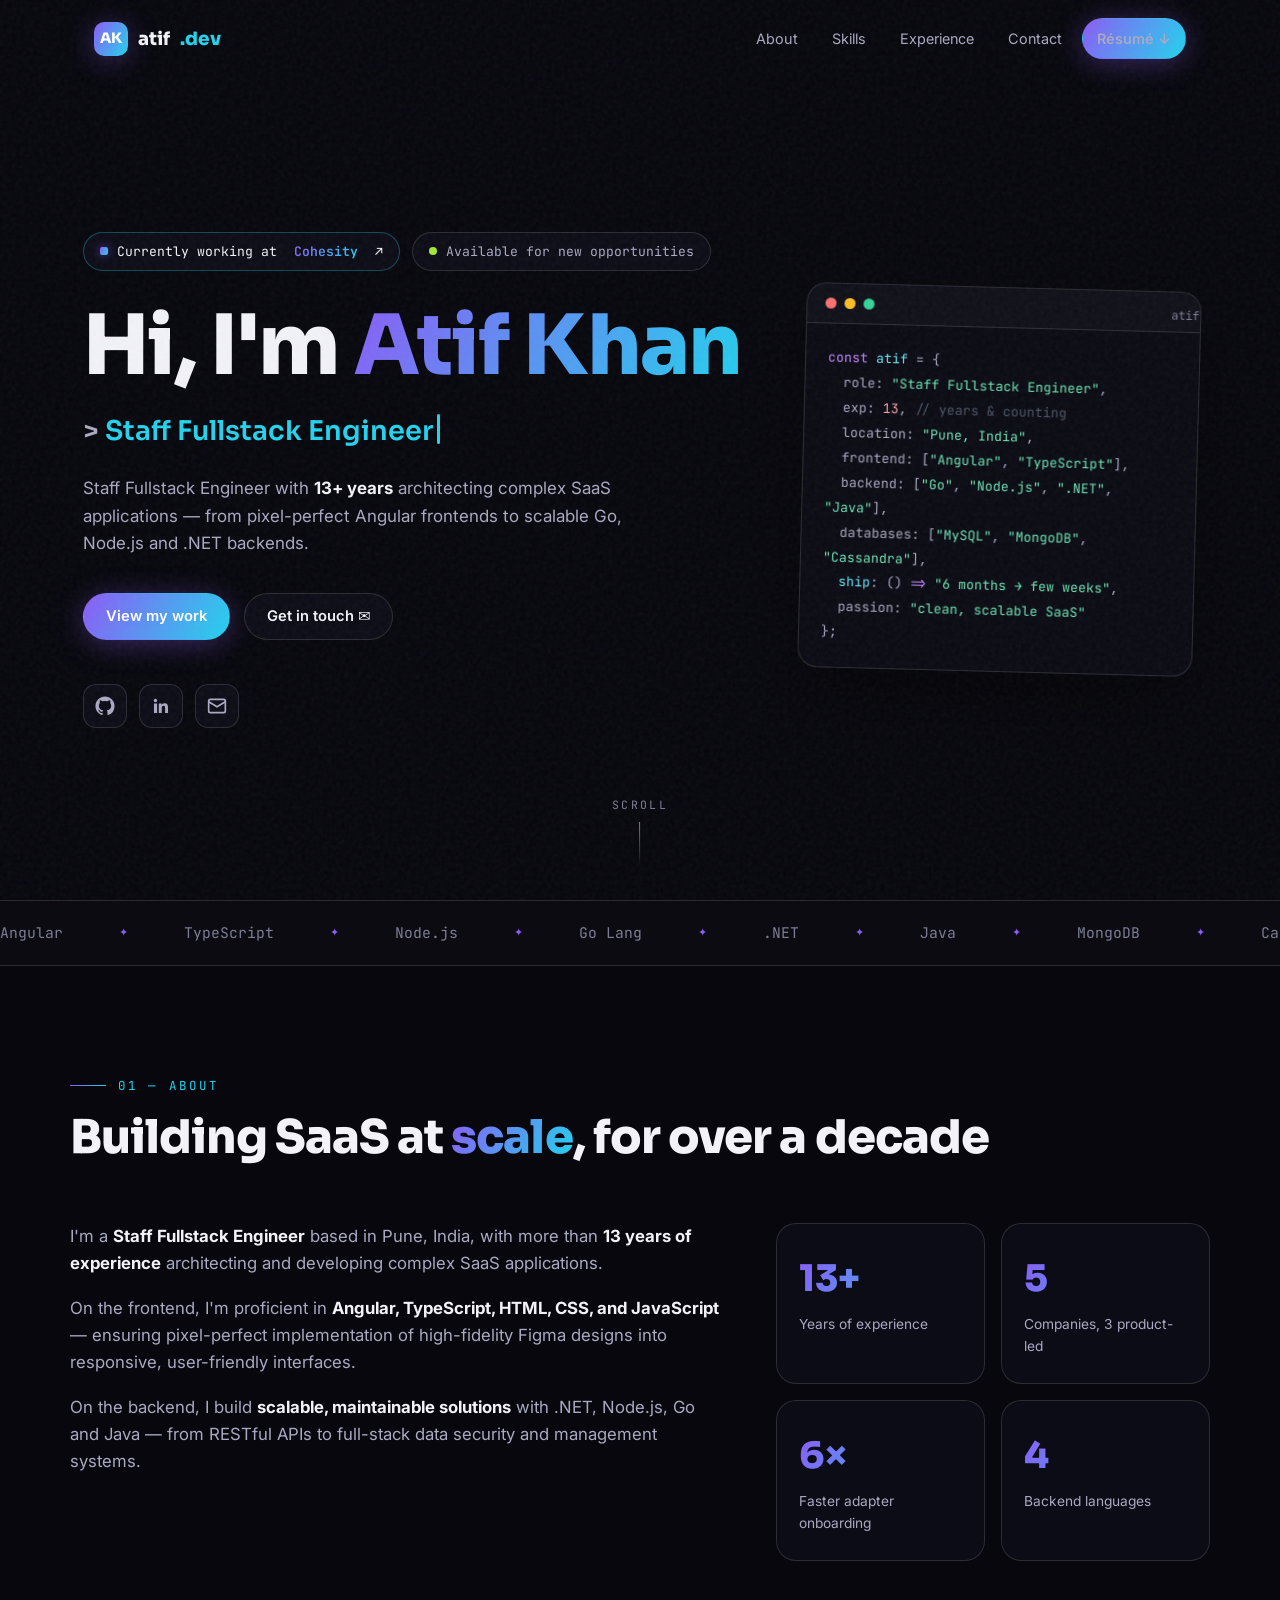
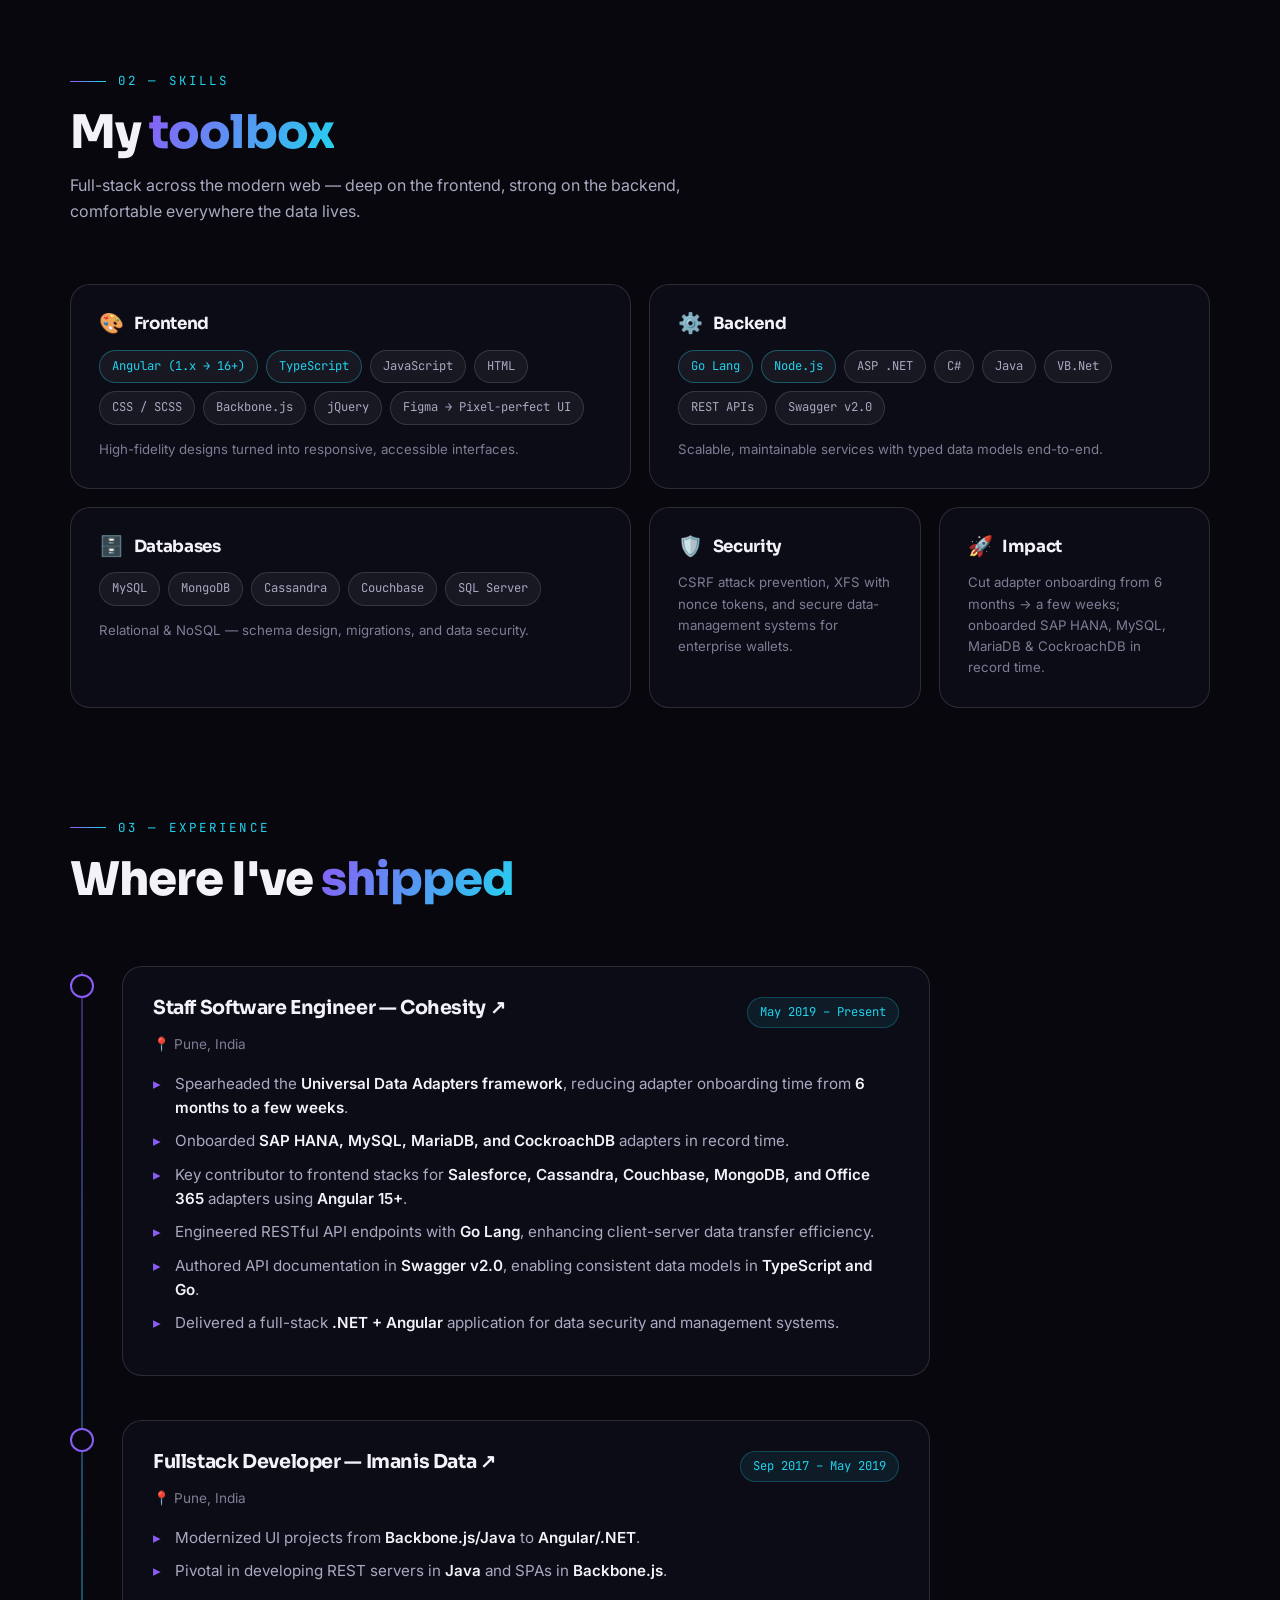
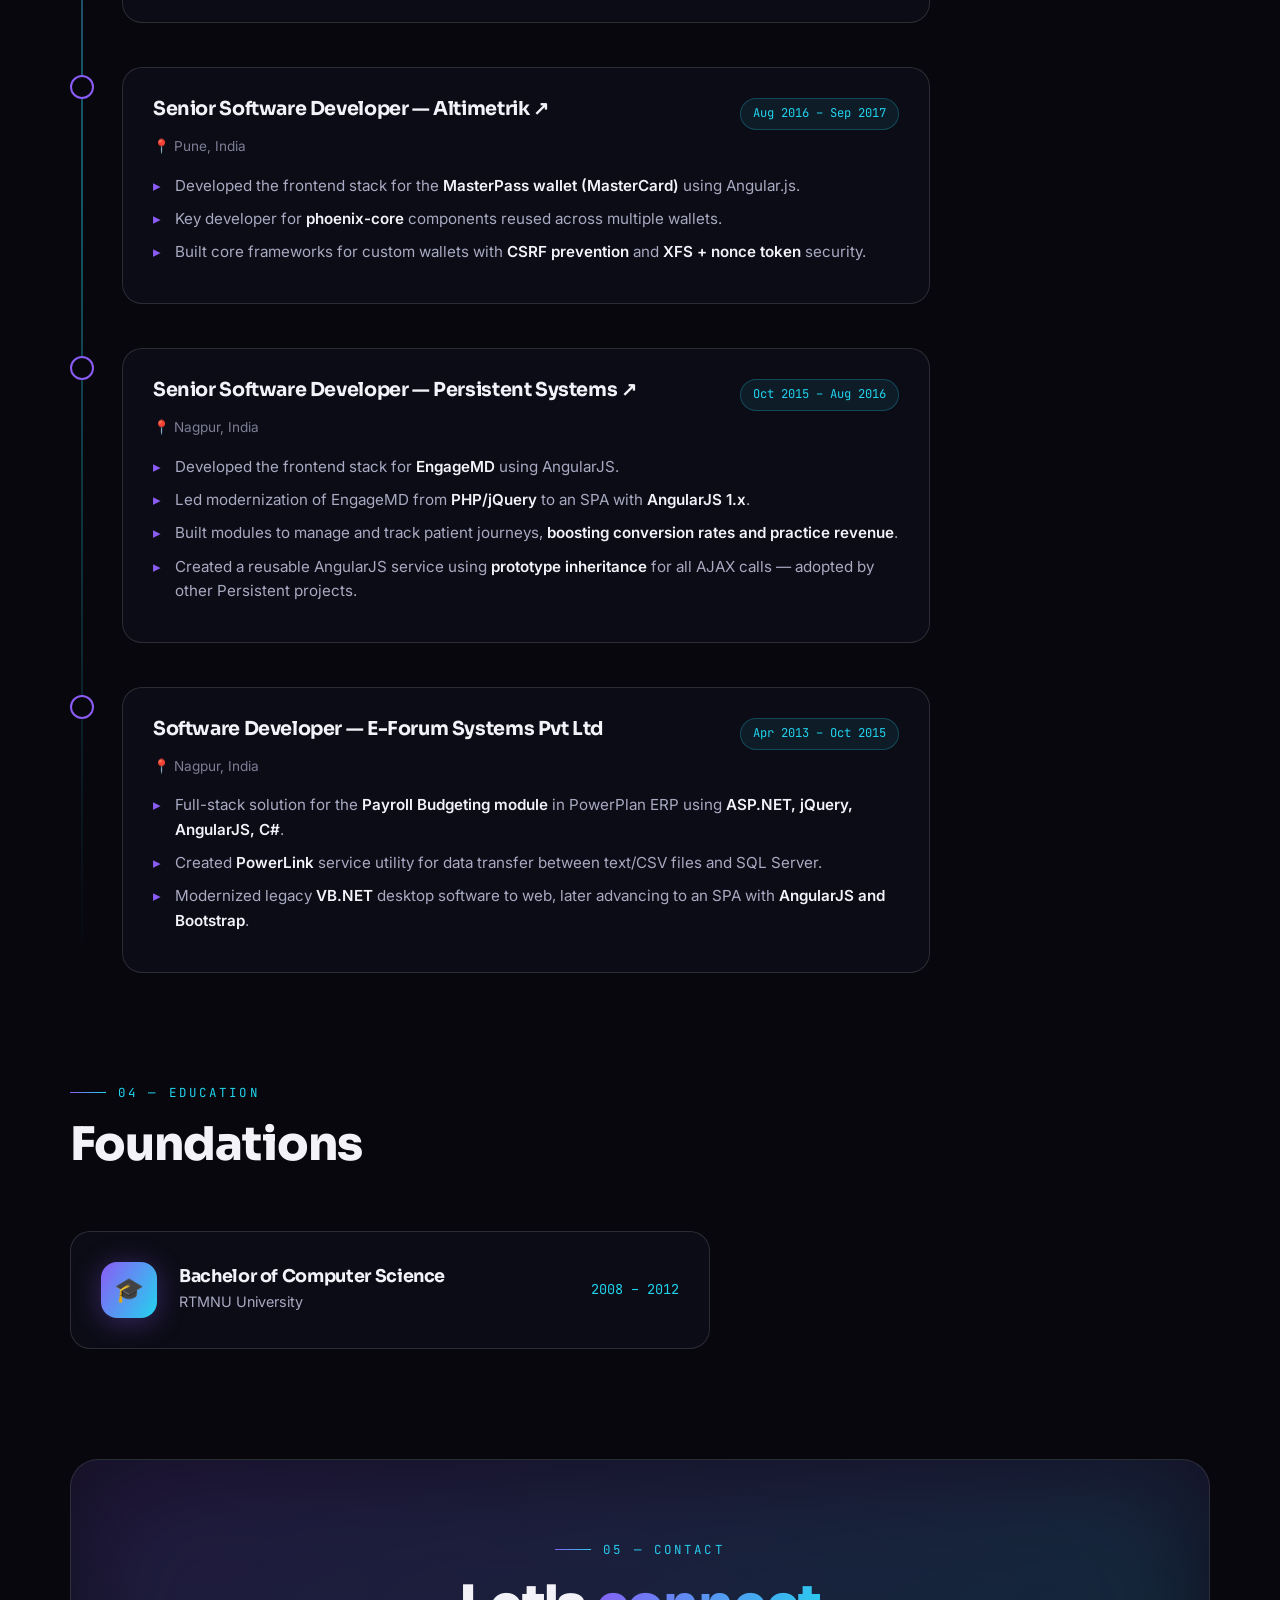
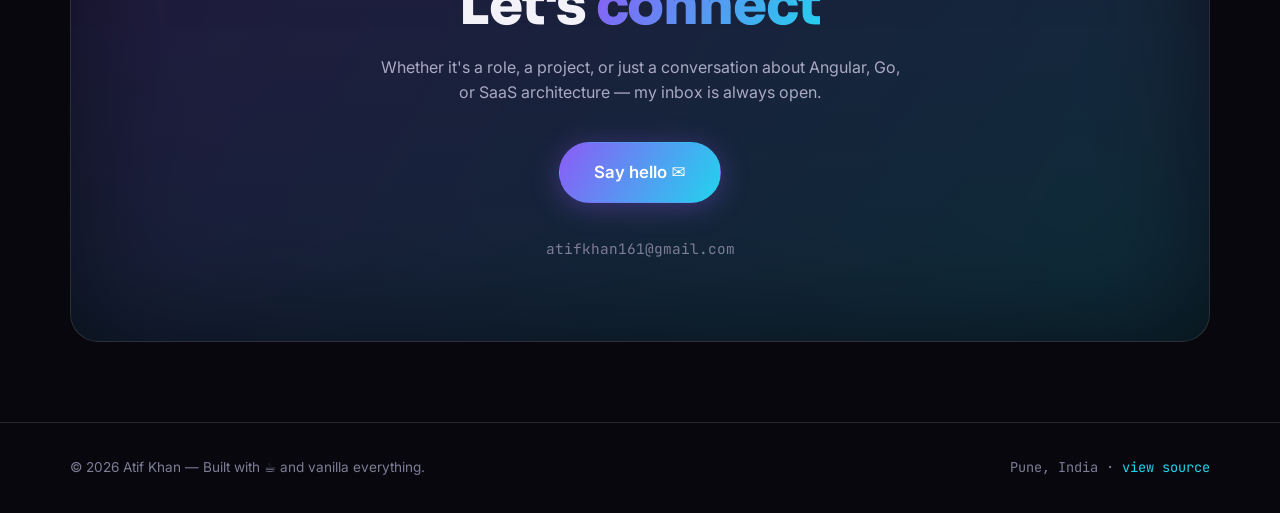
==== index.html @ 0d0c4750 "feat: add personal portfolio website for Atif Khan - Created cv.md for detailed resume and professio" ====
<!DOCTYPE html>
<html lang="en">
<head>
  <meta charset="UTF-8">
  <meta name="viewport" content="width=device-width, initial-scale=1.0">
  <title>Atif Khan — Staff Fullstack Engineer</title>
  <meta name="description" content="Atif Khan — Staff Fullstack Engineer with over a decade of experience architecting complex SaaS applications. Angular, Node.js, Go, .NET.">
  <meta name="theme-color" content="#07070d">
  <link rel="canonical" href="https://atifkhan161.github.io/">
  <link rel="icon" type="image/svg+xml" href="favicon.svg">

  <meta property="og:type" content="website">
  <meta property="og:url" content="https://atifkhan161.github.io/">
  <meta property="og:title" content="Atif Khan — Staff Fullstack Engineer">
  <meta property="og:description" content="Over a decade architecting complex SaaS applications with Angular, Node.js, Go and .NET.">
  <meta property="og:site_name" content="Atif Khan">
  <meta name="twitter:card" content="summary">

  <link rel="preconnect" href="https://fonts.googleapis.com">
  <link rel="preconnect" href="https://fonts.gstatic.com" crossorigin>
  <link href="https://fonts.googleapis.com/css2?family=Sora:wght@400;600;700;800&family=Inter:wght@400;500;600&family=JetBrains+Mono:wght@400;500&display=swap" rel="stylesheet">
  <link rel="stylesheet" href="css/styles.css">

  <script type="application/ld+json">
  {
    "@context": "https://schema.org",
    "@type": "Person",
    "name": "Atif Khan",
    "jobTitle": "Staff Fullstack Engineer",
    "email": "mailto:atifkhan161@gmail.com",
    "url": "https://atifkhan161.github.io/",
    "worksFor": { "@type": "Organization", "name": "Cohesity", "url": "https://www.cohesity.com/" },
    "address": { "@type": "PostalAddress", "addressLocality": "Pune", "addressCountry": "IN" },
    "sameAs": ["https://github.com/atifkhan161", "https://www.linkedin.com/in/atifkhan161/"],
    "knowsAbout": ["Angular", "TypeScript", "Node.js", "Go", ".NET", "Java", "MongoDB", "Cassandra", "SaaS"]
  }
  </script>
</head>
<body>
  <a class="skip-link" href="#main">Skip to content</a>

  <nav id="nav" aria-label="Primary">
    <div class="nav-inner">
      <a href="#top" class="logo" aria-label="Atif Khan — home">
        <span class="mark" aria-hidden="true">AK</span>atif<span style="color:var(--cyan)">.dev</span>
      </a>
      <ul class="nav-links">
        <li><a href="#about">About</a></li>
        <li><a href="#skills">Skills</a></li>
        <li><a href="#experience">Experience</a></li>
        <li><a href="#contact">Contact</a></li>
        <li><a href="cv.md" class="btn btn-grad nav-cta">Résumé ↓</a></li>
      </ul>
      <button class="burger" id="burger" aria-label="Toggle navigation menu">
        <svg viewBox="0 0 24 24" fill="none" stroke="currentColor" stroke-width="2" aria-hidden="true"><path d="M4 7h16M4 12h16M4 17h16"/></svg>
      </button>
    </div>
  </nav>
  <div class="mobile-menu" id="mobileMenu">
    <a href="#about">About</a>
    <a href="#skills">Skills</a>
    <a href="#experience">Experience</a>
    <a href="#contact">Contact</a>
    <a href="cv.md">Résumé</a>
  </div>

  <header class="hero" id="top">
    <div class="wrap hero-grid">
      <div>
        <div class="badge-row reveal">
          <a class="badge work" href="https://www.cohesity.com/" target="_blank" rel="noopener">
            <span class="sq" aria-hidden="true"></span>Currently working at&nbsp;<span class="co">Cohesity</span>&nbsp;↗
          </a>
          <div class="badge"><span class="dot" aria-hidden="true"></span>Available for new opportunities</div>
        </div>

        <h1 class="reveal" data-d="1">Hi, I'm <span class="gradient-text">Atif Khan</span></h1>

        <div class="typeline reveal" data-d="2">&gt; <span class="typed" id="typed"></span><span class="caret" aria-hidden="true"></span></div>

        <p class="lede reveal" data-d="2">
          Staff Fullstack Engineer with <strong><span id="expYears">13</span>+ years</strong> architecting
          complex SaaS applications — from pixel-perfect Angular frontends to scalable
          Go, Node.js and .NET backends.
        </p>

        <div class="hero-ctas reveal" data-d="3">
          <a href="#experience" class="btn btn-grad">View my work</a>
          <a href="mailto:atifkhan161@gmail.com" class="btn btn-ghost">Get in touch ✉</a>
        </div>

        <div class="socials reveal" data-d="3">
          <a href="https://github.com/atifkhan161" target="_blank" rel="noopener" aria-label="GitHub profile">
            <svg viewBox="0 0 24 24" fill="currentColor" aria-hidden="true"><path d="M12 .5C5.65.5.5 5.65.5 12c0 5.08 3.29 9.39 7.86 10.91.58.11.79-.25.79-.55v-2.17c-3.2.7-3.87-1.36-3.87-1.36-.52-1.33-1.28-1.69-1.28-1.69-1.04-.71.08-.7.08-.7 1.15.08 1.76 1.19 1.76 1.19 1.03 1.75 2.69 1.25 3.34.95.1-.74.4-1.25.72-1.54-2.55-.29-5.23-1.28-5.23-5.68 0-1.26.45-2.28 1.19-3.09-.12-.29-.52-1.46.11-3.05 0 0 .97-.31 3.18 1.18a11.1 11.1 0 0 1 5.78 0c2.21-1.49 3.18-1.18 3.18-1.18.63 1.59.23 2.76.11 3.05.74.81 1.19 1.83 1.19 3.09 0 4.41-2.69 5.38-5.25 5.67.41.35.77 1.05.77 2.12v3.15c0 .3.21.67.8.55A11.5 11.5 0 0 0 23.5 12C23.5 5.65 18.35.5 12 .5z"/></svg>
          </a>
          <a href="https://www.linkedin.com/in/atifkhan161/" target="_blank" rel="noopener" aria-label="LinkedIn profile">
            <svg viewBox="0 0 24 24" fill="currentColor" aria-hidden="true"><path d="M20.45 20.45h-3.55v-5.57c0-1.33-.03-3.04-1.85-3.04-1.86 0-2.14 1.45-2.14 2.94v5.67H9.35V9h3.41v1.56h.05c.47-.9 1.63-1.85 3.36-1.85 3.6 0 4.27 2.37 4.27 5.45v6.29zM5.34 7.43a2.06 2.06 0 1 1 0-4.12 2.06 2.06 0 0 1 0 4.12zM7.12 20.45H3.56V9h3.78v11.45z"/></svg>
          </a>
          <a href="mailto:atifkhan161@gmail.com" aria-label="Email Atif Khan">
            <svg viewBox="0 0 24 24" fill="none" stroke="currentColor" stroke-width="2" aria-hidden="true"><rect x="2" y="4" width="20" height="16" rx="2"/><path d="m22 7-10 6L2 7"/></svg>
          </a>
        </div>
      </div>

      <div class="reveal" data-d="3">
        <div class="code-card">
          <div class="code-head">
            <span class="r" aria-hidden="true"></span><span class="y" aria-hidden="true"></span><span class="g" aria-hidden="true"></span>
            <span class="file">atif.config.ts</span>
          </div>
          <div class="code-body"><span class="k">const</span> <span class="f">atif</span> = {<br>
&nbsp;&nbsp;role: <span class="s">"Staff Fullstack Engineer"</span>,<br>
&nbsp;&nbsp;exp: <span class="n" id="codeYears">13</span>, <span class="c">// years &amp; counting</span><br>
&nbsp;&nbsp;location: <span class="s">"Pune, India"</span>,<br>
&nbsp;&nbsp;frontend: [<span class="s">"Angular"</span>, <span class="s">"TypeScript"</span>],<br>
&nbsp;&nbsp;backend: [<span class="s">"Go"</span>, <span class="s">"Node.js"</span>, <span class="s">".NET"</span>, <span class="s">"Java"</span>],<br>
&nbsp;&nbsp;databases: [<span class="s">"MySQL"</span>, <span class="s">"MongoDB"</span>, <span class="s">"Cassandra"</span>],<br>
&nbsp;&nbsp;<span class="f">ship</span>: () <span class="k">=&gt;</span> <span class="s">"6 months → few weeks"</span>,<br>
&nbsp;&nbsp;passion: <span class="s">"clean, scalable SaaS"</span><br>
};
          </div>
        </div>
      </div>
    </div>
    <div class="scroll-hint" aria-hidden="true">scroll</div>
  </header>

  <div class="marquee">
    <div class="marquee-track" id="marqueeTrack"></div>
  </div>

  <main id="main">
    <section id="about" aria-labelledby="aboutTitle">
      <div class="wrap">
        <div class="sec-head reveal">
          <div class="sec-tag">01 — About</div>
          <h2 id="aboutTitle">Building SaaS at <span class="gradient-text">scale</span>, for over a decade</h2>
        </div>
        <div class="about-grid">
          <div class="about-text reveal">
            <p>I'm a <strong>Staff Fullstack Engineer</strong> based in Pune, India, with more than <strong><span id="expYearsAbout">13</span> years of experience</strong> architecting and developing complex SaaS applications.</p>
            <p>On the frontend, I'm proficient in <strong>Angular, TypeScript, HTML, CSS, and JavaScript</strong> — ensuring pixel-perfect implementation of high-fidelity Figma designs into responsive, user-friendly interfaces.</p>
            <p>On the backend, I build <strong>scalable, maintainable solutions</strong> with .NET, Node.js, Go and Java — from RESTful APIs to full-stack data security and management systems.</p>
          </div>
          <div class="stats" id="statsGrid"></div>
        </div>
      </div>
    </section>

    <section id="skills" aria-labelledby="skillsTitle">
      <div class="wrap">
        <div class="sec-head reveal">
          <div class="sec-tag">02 — Skills</div>
          <h2 id="skillsTitle">My <span class="gradient-text">toolbox</span></h2>
          <p>Full-stack across the modern web — deep on the frontend, strong on the backend, comfortable everywhere the data lives.</p>
        </div>
        <div class="bento" id="bentoGrid"></div>
      </div>
    </section>

    <section id="experience" aria-labelledby="expTitle">
      <div class="wrap">
        <div class="sec-head reveal">
          <div class="sec-tag">03 — Experience</div>
          <h2 id="expTitle">Where I've <span class="gradient-text">shipped</span></h2>
        </div>
        <div class="timeline" id="timeline"></div>
      </div>
    </section>

    <section id="education" aria-labelledby="eduTitle">
      <div class="wrap">
        <div class="sec-head reveal">
          <div class="sec-tag">04 — Education</div>
          <h2 id="eduTitle">Foundations</h2>
        </div>
        <div class="edu-card reveal">
          <div class="edu-ico" aria-hidden="true">🎓</div>
          <div>
            <h3>Bachelor of Computer Science</h3>
            <p>RTMNU University</p>
          </div>
          <div class="yr"><time datetime="2008">2008</time> – <time datetime="2012">2012</time></div>
        </div>
      </div>
    </section>

    <section id="contact" class="contact" aria-labelledby="contactTitle">
      <div class="wrap">
        <div class="contact-box reveal">
          <div class="sec-tag sec-tag--center">05 — Contact</div>
          <h2 id="contactTitle">Let's <span class="gradient-text">connect</span></h2>
          <p>Whether it's a role, a project, or just a conversation about Angular, Go, or SaaS architecture — my inbox is always open.</p>
          <div class="contact-email">
            <a href="mailto:atifkhan161@gmail.com" class="btn btn-grad mail-btn">Say hello ✉</a>
          </div>
          <div><a href="mailto:atifkhan161@gmail.com" class="big-mail">atifkhan161@gmail.com</a></div>
        </div>
      </div>
    </section>
  </main>

  <footer>
    <div class="foot-inner">
      <div>© <span id="currentYear">2026</span> Atif Khan — Built with ☕ and vanilla everything.</div>
      <div class="mono">Pune, India · <a href="https://github.com/atifkhan161/atifkhan161.github.io">view source</a></div>
    </div>
  </footer>

  <script src="data/profile.js" defer></script>
  <script src="js/main.js" defer></script>
</body>
</html>
---- css/styles.css ----
/* ==========================================================================
   Atif Khan — Portfolio stylesheet
   1. Design tokens
   2. Base & reset
   3. Accessibility utilities (skip link, focus, reveal)
   4. Components: nav / hero / badges / code card / marquee
   5. Components: stats / bento / timeline / education / contact / footer
   6. Motion preferences & responsive
   ========================================================================== */

/* ---------- 1. Design tokens ---------- */
:root {
  /* palette */
  --bg: #07070d;
  --bg-2: #0c0c16;
  --surface: rgba(17, 17, 30, .62);
  --surface-2: rgba(24, 24, 40, .78);
  --border: rgba(255, 255, 255, .13);
  --border-strong: rgba(255, 255, 255, .25);
  --text: #f2f2f8;
  --muted: #a9a9c2;
  --faint: #7d7d96;
  --violet: #8b5cf6;
  --cyan: #22d3ee;
  --lime: #a3e635;
  --grad: linear-gradient(120deg, var(--violet), var(--cyan));

  /* derived effects */
  --glow-accent: 0 4px 28px rgba(139, 92, 246, .35);
  --glow-accent-strong: 0 8px 36px rgba(34, 211, 238, .4);

  /* geometry */
  --radius: 20px;
  --max: 1140px;
  --section-y: 110px;
  --gutter: 24px;
  --ease: cubic-bezier(.22, 1, .36, 1);

  /* stacking order (documented scale) */
  --z-menu: 99;
  --z-nav: 100;
  --z-grain: 200;

  /* typography */
  --font-display: "Sora", sans-serif;
  --font-body: "Inter", system-ui, sans-serif;
  --font-mono: "JetBrains Mono", monospace;
}

/* ---------- 2. Base & reset ---------- */
*, *::before, *::after { margin: 0; padding: 0; box-sizing: border-box; }

html { scroll-behavior: smooth; }

body {
  background: var(--bg);
  color: var(--text);
  font-family: var(--font-body);
  line-height: 1.6;
  overflow-x: hidden;
  -webkit-font-smoothing: antialiased;
}

::selection { background: rgba(139, 92, 246, .4); color: #fff; }

h1, h2, h3 { font-family: var(--font-display); line-height: 1.12; letter-spacing: -.02em; }

a { color: inherit; text-decoration: none; }

img { max-width: 100%; display: block; }

main > section {
  position: relative;
  padding: var(--section-y) var(--gutter);
}

main > section + section { padding-top: 0; }

.wrap { max-width: var(--max); margin: 0 auto; position: relative; z-index: 2; }

/* film-grain texture above all content — zero network requests (inline SVG) */
body::after {
  content: "";
  position: fixed;
  inset: 0;
  z-index: var(--z-grain);
  pointer-events: none;
  opacity: .05;
  background-image: url("data:image/svg+xml,%3Csvg viewBox='0 0 256 256' xmlns='http://www.w3.org/2000/svg'%3E%3Cfilter id='n'%3E%3CfeTurbulence type='fractalNoise' baseFrequency='0.8' numOctaves='3' stitchTiles='stitch'/%3E%3C/filter%3E%3Crect width='100%25' height='100%25' filter='url(%23n)'/%3E%3C/svg%3E");
}

/* ---------- 3. Accessibility utilities ---------- */
.skip-link {
  position: fixed;
  top: -100px;
  left: 16px;
  z-index: calc(var(--z-nav) + 10);
  background: var(--grad);
  color: #fff;
  padding: 10px 18px;
  border-radius: 0 0 12px 12px;
  font-weight: 600;
  transition: top .3s var(--ease);
}
.skip-link:focus { top: 0; }

:focus-visible {
  outline: 2px solid var(--cyan);
  outline-offset: 3px;
  border-radius: 4px;
}

.reveal { opacity: 0; transform: translateY(34px); transition: opacity .8s var(--ease), transform .8s var(--ease); }
.reveal.in { opacity: 1; transform: none; }
.reveal[data-d="1"] { transition-delay: .1s; }
.reveal[data-d="2"] { transition-delay: .2s; }
.reveal[data-d="3"] { transition-delay: .3s; }
.reveal[data-d="4"] { transition-delay: .4s; }


/* ---------- 4. Components: nav ---------- */
nav {
  position: fixed;
  top: 0; left: 0; right: 0;
  z-index: var(--z-nav);
  border-bottom: 1px solid transparent;
  transition: background .4s, border-color .4s;
}
nav.scrolled {
  background: rgba(7, 7, 13, .72);
  -webkit-backdrop-filter: blur(18px);
  backdrop-filter: blur(18px);
  border-color: var(--border);
}
.nav-inner {
  max-width: var(--max);
  margin: 0 auto;
  padding: 18px var(--gutter);
  display: flex;
  align-items: center;
  justify-content: space-between;
}
.logo { font-family: var(--font-display); font-weight: 800; font-size: 1.15rem; display: flex; align-items: center; gap: 10px; }
.logo .mark {
  width: 34px; height: 34px;
  border-radius: 10px;
  background: var(--grad);
  display: grid; place-items: center;
  color: #fff; font-size: .9rem;
  box-shadow: var(--glow-accent);
}
.nav-links { display: flex; gap: 6px; align-items: center; list-style: none; }
.nav-links a { padding: 8px 14px; border-radius: 99px; font-size: .9rem; color: var(--muted); transition: .25s; }
.nav-links a:hover { color: var(--text); background: var(--surface-2); }

.btn {
  display: inline-flex;
  align-items: center;
  gap: 8px;
  padding: 11px 22px;
  border-radius: 99px;
  font-weight: 600;
  font-size: .92rem;
  border: 1px solid transparent;
  cursor: pointer;
  transition: .3s var(--ease);
}
.btn-grad { background: var(--grad); color: #fff; box-shadow: var(--glow-accent); }
.btn-grad:hover { transform: translateY(-2px); box-shadow: var(--glow-accent-strong); }
.btn-ghost { border-color: var(--border); color: var(--text); background: var(--surface); }
.btn-ghost:hover { border-color: var(--border-strong); transform: translateY(-2px); }
.nav-cta { padding: 9px 18px; font-size: .85rem; }

.burger { display: none; background: none; border: none; color: var(--text); cursor: pointer; padding: 6px; }
.burger svg { width: 26px; height: 26px; }

.mobile-menu {
  position: fixed;
  inset: 0;
  z-index: var(--z-menu);
  background: rgba(7, 7, 13, .96);
  -webkit-backdrop-filter: blur(18px);
  backdrop-filter: blur(18px);
  display: flex;
  flex-direction: column;
  align-items: center;
  justify-content: center;
  gap: 8px;
  opacity: 0;
  pointer-events: none;
  transition: opacity .35s;
}
.mobile-menu.open { opacity: 1; pointer-events: auto; }
.mobile-menu a { font-family: var(--font-display); font-size: 1.7rem; font-weight: 700; padding: 12px; color: var(--muted); }
.mobile-menu a:hover { color: var(--text); }

/* ---------- 4. Components: hero ---------- */
.hero {
  min-height: 100svh;
  display: flex;
  align-items: center;
  padding: 150px var(--gutter) 90px;
}
.hero-grid { display: grid; grid-template-columns: 1.25fr .75fr; gap: 60px; align-items: center; }

.badge-row { display: flex; flex-wrap: wrap; align-items: center; gap: 12px; margin-bottom: 28px; }
.badge {
  display: inline-flex;
  align-items: center;
  gap: 9px;
  padding: 8px 16px;
  border-radius: 99px;
  background: var(--surface);
  -webkit-backdrop-filter: blur(12px);
  backdrop-filter: blur(12px);
  border: 1px solid var(--border);
  font-size: .82rem;
  font-family: var(--font-mono);
  color: var(--muted);
  transition: .3s;
}
.badge.work { color: var(--text); border-color: rgba(34, 211, 238, .3); }
.badge.work:hover { border-color: rgba(34, 211, 238, .6); transform: translateY(-2px); box-shadow: 0 6px 20px rgba(34, 211, 238, .18); }
.badge.work .co { background: var(--grad); -webkit-background-clip: text; background-clip: text; color: transparent; font-weight: 600; }
.dot {
  width: 8px; height: 8px;
  border-radius: 50%;
  background: var(--lime);
  box-shadow: 0 0 0 0 rgba(163, 230, 53, .6);
  animation: pulse 2s infinite;
}
.sq {
  width: 8px; height: 8px;
  border-radius: 2px;
  background: var(--grad);
  box-shadow: 0 0 10px rgba(139, 92, 246, .6);
  flex-shrink: 0;
}
@keyframes pulse {
  70% { box-shadow: 0 0 0 9px rgba(163, 230, 53, 0); }
  100% { box-shadow: 0 0 0 0 rgba(163, 230, 53, 0); }
}

.hero h1 { font-size: clamp(2.9rem, 7vw, 5.2rem); font-weight: 800; margin-bottom: 10px; }
.gradient-text { background: var(--grad); -webkit-background-clip: text; background-clip: text; color: transparent; }

.typeline {
  font-family: var(--font-display);
  font-size: clamp(1.15rem, 2.6vw, 1.7rem);
  font-weight: 600;
  color: var(--muted);
  min-height: 1.6em;
  margin: 18px 0 22px;
}
.typeline .typed { color: var(--cyan); }
.caret {
  display: inline-block;
  width: 3px; height: 1.1em;
  background: var(--cyan);
  border-radius: 2px;
  vertical-align: -.15em;
  margin-left: 4px;
  animation: blink 1s steps(1) infinite;
}
@keyframes blink { 50% { opacity: 0; } }

.hero p.lede { max-width: 560px; color: var(--muted); font-size: 1.06rem; margin-bottom: 36px; }
.hero p.lede strong { color: var(--text); }
.hero-ctas { display: flex; flex-wrap: wrap; gap: 14px; margin-bottom: 44px; }
.socials { display: flex; gap: 12px; }
.socials a {
  width: 44px; height: 44px;
  border-radius: 13px;
  display: grid; place-items: center;
  background: var(--surface);
  border: 1px solid var(--border);
  color: var(--muted);
  transition: .3s var(--ease);
}
.socials a:hover { color: #fff; border-color: rgba(139, 92, 246, .6); transform: translateY(-3px); box-shadow: 0 8px 24px rgba(139, 92, 246, .3); }
.socials svg { width: 20px; height: 20px; }


/* ---------- 4. Components: code card / marquee ---------- */
.code-card {
  background: rgba(12, 12, 22, .75);
  -webkit-backdrop-filter: blur(12px);
  backdrop-filter: blur(12px);
  border: 1px solid var(--border);
  border-radius: var(--radius);
  overflow: hidden;
  box-shadow: 0 30px 80px rgba(0, 0, 0, .5);
  transform: rotate(1.5deg);
  transition: .5s var(--ease);
}
.code-card:hover { transform: rotate(0deg) translateY(-4px); }
.code-head {
  display: flex;
  align-items: center;
  gap: 8px;
  padding: 14px 18px;
  border-bottom: 1px solid var(--border);
  background: rgba(255, 255, 255, .02);
}
.code-head span { width: 11px; height: 11px; border-radius: 50%; }
.code-head .r { background: #f87171; }
.code-head .y { background: #fbbf24; }
.code-head .g { background: #34d399; }
.code-head .file { margin-left: auto; font-family: var(--font-mono); font-size: .75rem; color: var(--faint); }
.code-body {
  padding: 22px;
  font-family: var(--font-mono);
  font-size: .82rem;
  line-height: 1.9;
  color: var(--muted);
}
.code-body .k { color: #c084fc; }
.code-body .s { color: #6ee7b7; }
.code-body .f { color: #67e8f9; }
.code-body .c { color: #4b5563; }
.code-body .n { color: #fda4af; }

.scroll-hint {
  position: absolute;
  bottom: 34px;
  left: 50%;
  transform: translateX(-50%);
  color: var(--faint);
  font-size: .72rem;
  letter-spacing: .2em;
  text-transform: uppercase;
  font-family: var(--font-mono);
  display: flex;
  flex-direction: column;
  align-items: center;
  gap: 8px;
}
.scroll-hint::after {
  content: "";
  width: 1px; height: 44px;
  background: linear-gradient(var(--faint), transparent);
  animation: fall 1.8s infinite;
}
@keyframes fall {
  0% { transform: scaleY(0); transform-origin: top; }
  50% { transform: scaleY(1); transform-origin: top; }
  51% { transform-origin: bottom; }
  100% { transform: scaleY(0); transform-origin: bottom; }
}

.marquee {
  position: relative;
  z-index: 2;
  border-top: 1px solid var(--border);
  border-bottom: 1px solid var(--border);
  padding: 20px 0;
  overflow: hidden;
  background: rgba(255, 255, 255, .015);
}
.marquee-track { display: flex; gap: 56px; width: max-content; animation: scroll-x 30s linear infinite; }
.marquee:hover .marquee-track { animation-play-state: paused; }
@keyframes scroll-x { to { transform: translateX(-50%); } }
.marquee-track span {
  font-family: var(--font-mono);
  font-size: .92rem;
  color: var(--faint);
  display: flex;
  align-items: center;
  gap: 56px;
  white-space: nowrap;
}
.marquee-track span::after { content: "✦"; color: var(--violet); font-size: .7rem; }

/* ---------- 5. Components: section heads / stats ---------- */
.sec-head { margin-bottom: 60px; }
.sec-tag {
  font-family: var(--font-mono);
  font-size: .78rem;
  color: var(--cyan);
  letter-spacing: .25em;
  text-transform: uppercase;
  display: flex;
  align-items: center;
  gap: 12px;
  margin-bottom: 16px;
}
.sec-tag::before { content: ""; width: 36px; height: 1px; background: var(--grad); }
.sec-tag--center { justify-content: center; }
.sec-head h2 { font-size: clamp(1.9rem, 4.4vw, 2.9rem); font-weight: 800; }
.sec-head p { color: var(--muted); max-width: 620px; margin-top: 14px; }

.about-grid { display: grid; grid-template-columns: 1.2fr .8fr; gap: 56px; align-items: start; }
.about-text p { color: var(--muted); font-size: 1.05rem; margin-bottom: 18px; }
.about-text strong { color: var(--text); }

.stats { display: grid; grid-template-columns: 1fr 1fr; gap: 16px; }
.stat {
  position: relative;
  overflow: hidden;
  background: var(--surface);
  -webkit-backdrop-filter: blur(12px);
  backdrop-filter: blur(12px);
  border: 1px solid var(--border);
  border-radius: var(--radius);
  padding: 26px 22px;
  transition: .35s var(--ease);
}
.stat:hover { border-color: rgba(139, 92, 246, .5); transform: translateY(-4px); }
.stat::before {
  content: "";
  position: absolute;
  top: 0; left: 0; right: 0;
  height: 1px;
  background: var(--grad);
  opacity: 0;
  transition: .35s;
}
.stat:hover::before { opacity: 1; }
.stat .num {
  font-family: var(--font-display);
  font-size: 2.3rem;
  font-weight: 800;
  background: var(--grad);
  -webkit-background-clip: text;
  background-clip: text;
  color: transparent;
}
.stat .lbl { color: var(--muted); font-size: .86rem; margin-top: 4px; }


/* ---------- 5. Components: bento grid ---------- */
.bento { display: grid; grid-template-columns: repeat(4, 1fr); gap: 18px; }
.tile {
  position: relative;
  overflow: hidden;
  background: var(--surface);
  -webkit-backdrop-filter: blur(12px);
  backdrop-filter: blur(12px);
  border: 1px solid var(--border);
  border-radius: var(--radius);
  padding: 28px;
  transition: .35s var(--ease);
}
.tile:hover { transform: translateY(-5px); border-color: rgba(34, 211, 238, .45); background: var(--surface-2); }
.tile::after {
  content: "";
  position: absolute;
  inset: 0;
  background: radial-gradient(500px circle at var(--mx, 50%) var(--my, 50%), rgba(139, 92, 246, .12), transparent 45%);
  opacity: 0;
  transition: opacity .4s;
  pointer-events: none;
}
.tile:hover::after { opacity: 1; }
.tile h3 { font-size: 1.05rem; margin-bottom: 14px; display: flex; align-items: center; gap: 10px; }
.tile h3 .ico { font-size: 1.25rem; }
.tile ul { list-style: none; display: flex; flex-wrap: wrap; gap: 8px; }
.chip {
  font-family: var(--font-mono);
  font-size: .76rem;
  padding: 6px 12px;
  border-radius: 99px;
  background: rgba(255, 255, 255, .05);
  border: 1px solid var(--border);
  color: var(--muted);
  transition: .25s;
}
.tile:hover .chip { border-color: rgba(255, 255, 255, .18); }
.chip.hl { color: var(--cyan); border-color: rgba(34, 211, 238, .35); }
.t-2 { grid-column: span 2; }
.tile .mini { color: var(--faint); font-size: .83rem; margin-top: 14px; }

/* ---------- 5. Components: timeline ---------- */
.timeline { position: relative; max-width: 860px; }
.timeline::before {
  content: "";
  position: absolute;
  left: 11px;
  top: 6px; bottom: 6px;
  width: 2px;
  background: linear-gradient(var(--violet), var(--cyan), transparent);
  opacity: .4;
}
.t-item { position: relative; padding: 0 0 44px 52px; }
.t-item:last-child { padding-bottom: 0; }
.t-item::before {
  content: "";
  position: absolute;
  left: 0;
  top: 8px;
  width: 24px; height: 24px;
  border-radius: 50%;
  background: var(--bg);
  border: 2px solid var(--violet);
  transition: .35s;
}
.t-item:hover::before { border-color: var(--cyan); box-shadow: 0 0 18px rgba(34, 211, 238, .5); background: #0e7490; }
.t-card {
  background: var(--surface);
  -webkit-backdrop-filter: blur(12px);
  backdrop-filter: blur(12px);
  border: 1px solid var(--border);
  border-radius: var(--radius);
  padding: 30px;
  transition: .35s var(--ease);
}
.t-card:hover { border-color: rgba(139, 92, 246, .45); transform: translateX(6px); background: var(--surface-2); }
.t-top { display: flex; justify-content: space-between; gap: 14px; flex-wrap: wrap; margin-bottom: 6px; }
.t-card h3 { font-size: 1.2rem; }
.t-card h3 a {
  background: linear-gradient(90deg, var(--cyan), var(--cyan)) no-repeat 0 100% / 0 1px;
  transition: background-size .4s;
}
.t-card h3 a:hover { background-size: 100% 1px; }
.t-when {
  font-family: var(--font-mono);
  font-size: .76rem;
  color: var(--cyan);
  background: rgba(34, 211, 238, .08);
  border: 1px solid rgba(34, 211, 238, .25);
  padding: 5px 12px;
  border-radius: 99px;
  white-space: nowrap;
  height: fit-content;
}
.t-loc { font-size: .85rem; color: var(--faint); margin-bottom: 16px; }
.t-card ul { list-style: none; }
.t-card li { color: var(--muted); font-size: .95rem; padding-left: 22px; position: relative; margin-bottom: 9px; }
.t-card li::before { content: "▸"; position: absolute; left: 0; color: var(--violet); }
.t-card li strong { color: var(--text); font-weight: 600; }


/* ---------- 5. Components: education / contact / footer ---------- */
.edu-card {
  display: flex;
  align-items: center;
  gap: 22px;
  background: var(--surface);
  -webkit-backdrop-filter: blur(12px);
  backdrop-filter: blur(12px);
  border: 1px solid var(--border);
  border-radius: var(--radius);
  padding: 30px;
  max-width: 640px;
  transition: .35s var(--ease);
}
.edu-card:hover { border-color: rgba(139, 92, 246, .5); transform: translateY(-4px); }
.edu-ico {
  width: 56px; height: 56px;
  border-radius: 16px;
  background: var(--grad);
  display: grid; place-items: center;
  font-size: 1.5rem;
  flex-shrink: 0;
  box-shadow: var(--glow-accent);
}
.edu-card h3 { font-size: 1.1rem; margin-bottom: 4px; }
.edu-card p { color: var(--muted); font-size: .9rem; }
.edu-card .yr { margin-left: auto; font-family: var(--font-mono); color: var(--cyan); font-size: .85rem; white-space: nowrap; }

.contact { padding-bottom: 80px; }
.contact-box {
  position: relative;
  overflow: hidden;
  border: 1px solid var(--border);
  border-radius: 28px;
  padding: 80px 40px;
  text-align: center;
  background: linear-gradient(180deg, rgba(139, 92, 246, .09), rgba(34, 211, 238, .05));
}
.contact-box::before {
  content: "";
  position: absolute;
  inset: -1px;
  background: var(--grad);
  opacity: .14;
  filter: blur(60px);
}
.contact-box h2 { font-size: clamp(2rem, 5vw, 3.4rem); font-weight: 800; position: relative; margin-bottom: 18px; }
.contact-box p { color: var(--muted); max-width: 520px; margin: 0 auto 36px; position: relative; }
.contact-email { position: relative; display: inline-flex; }
.mail-btn { font-size: 1.05rem; padding: 16px 34px; }
.big-mail {
  position: relative;
  margin-top: 34px;
  display: inline-block;
  font-family: var(--font-mono);
  font-size: .9rem;
  color: var(--faint);
  word-break: break-all;
}
.big-mail:hover { color: var(--cyan); }

footer { position: relative; z-index: 2; border-top: 1px solid var(--border); padding: 34px var(--gutter); }
.foot-inner {
  max-width: var(--max);
  margin: 0 auto;
  display: flex;
  justify-content: space-between;
  align-items: center;
  gap: 16px;
  flex-wrap: wrap;
  color: var(--faint);
  font-size: .85rem;
}
.foot-inner .mono { font-family: var(--font-mono); }
.foot-inner .mono a { color: var(--cyan); }

/* ---------- 6. Responsive ---------- */
@media (max-width: 980px) {
  .hero-grid { grid-template-columns: 1fr; gap: 44px; }
  .code-card { max-width: 520px; transform: none; }
  .about-grid { grid-template-columns: 1fr; gap: 36px; }
  .bento { grid-template-columns: 1fr 1fr; }
  .t-2 { grid-column: span 2; }
}

@media (max-width: 680px) {
  main > section { padding: 80px 20px; }
  main > section + section { padding-top: 0; }
  .nav-links { display: none; }
  .burger { display: block; }
  .bento { grid-template-columns: 1fr; }
  .t-2 { grid-column: span 1; }
  .stats { grid-template-columns: 1fr 1fr; }
  .t-card { padding: 22px; }
  .t-item { padding-left: 44px; }
  .contact-box { padding: 56px 22px; }
  .scroll-hint { display: none; }
}

/* ---------- 6. Motion preferences & print ---------- */
@media (prefers-reduced-motion: reduce) {
  html { scroll-behavior: auto; }
  *, *::before, *::after {
    animation-duration: .01ms !important;
    animation-iteration-count: 1 !important;
    transition-duration: .01ms !important;
  }
  .reveal { opacity: 1; transform: none; }
}

@media print {
  nav, .mobile-menu, .scroll-hint, .marquee, .skip-link, body::after { display: none !important; }
  body { background: #fff; color: #111; }
  .stat .num, .gradient-text { color: #4c1d95; -webkit-text-fill-color: #4c1d95; }
  .stat, .tile, .t-card, .edu-card { background: #fff; border-color: #ddd; }
  .t-card li, .about-text p { color: #333; }
}
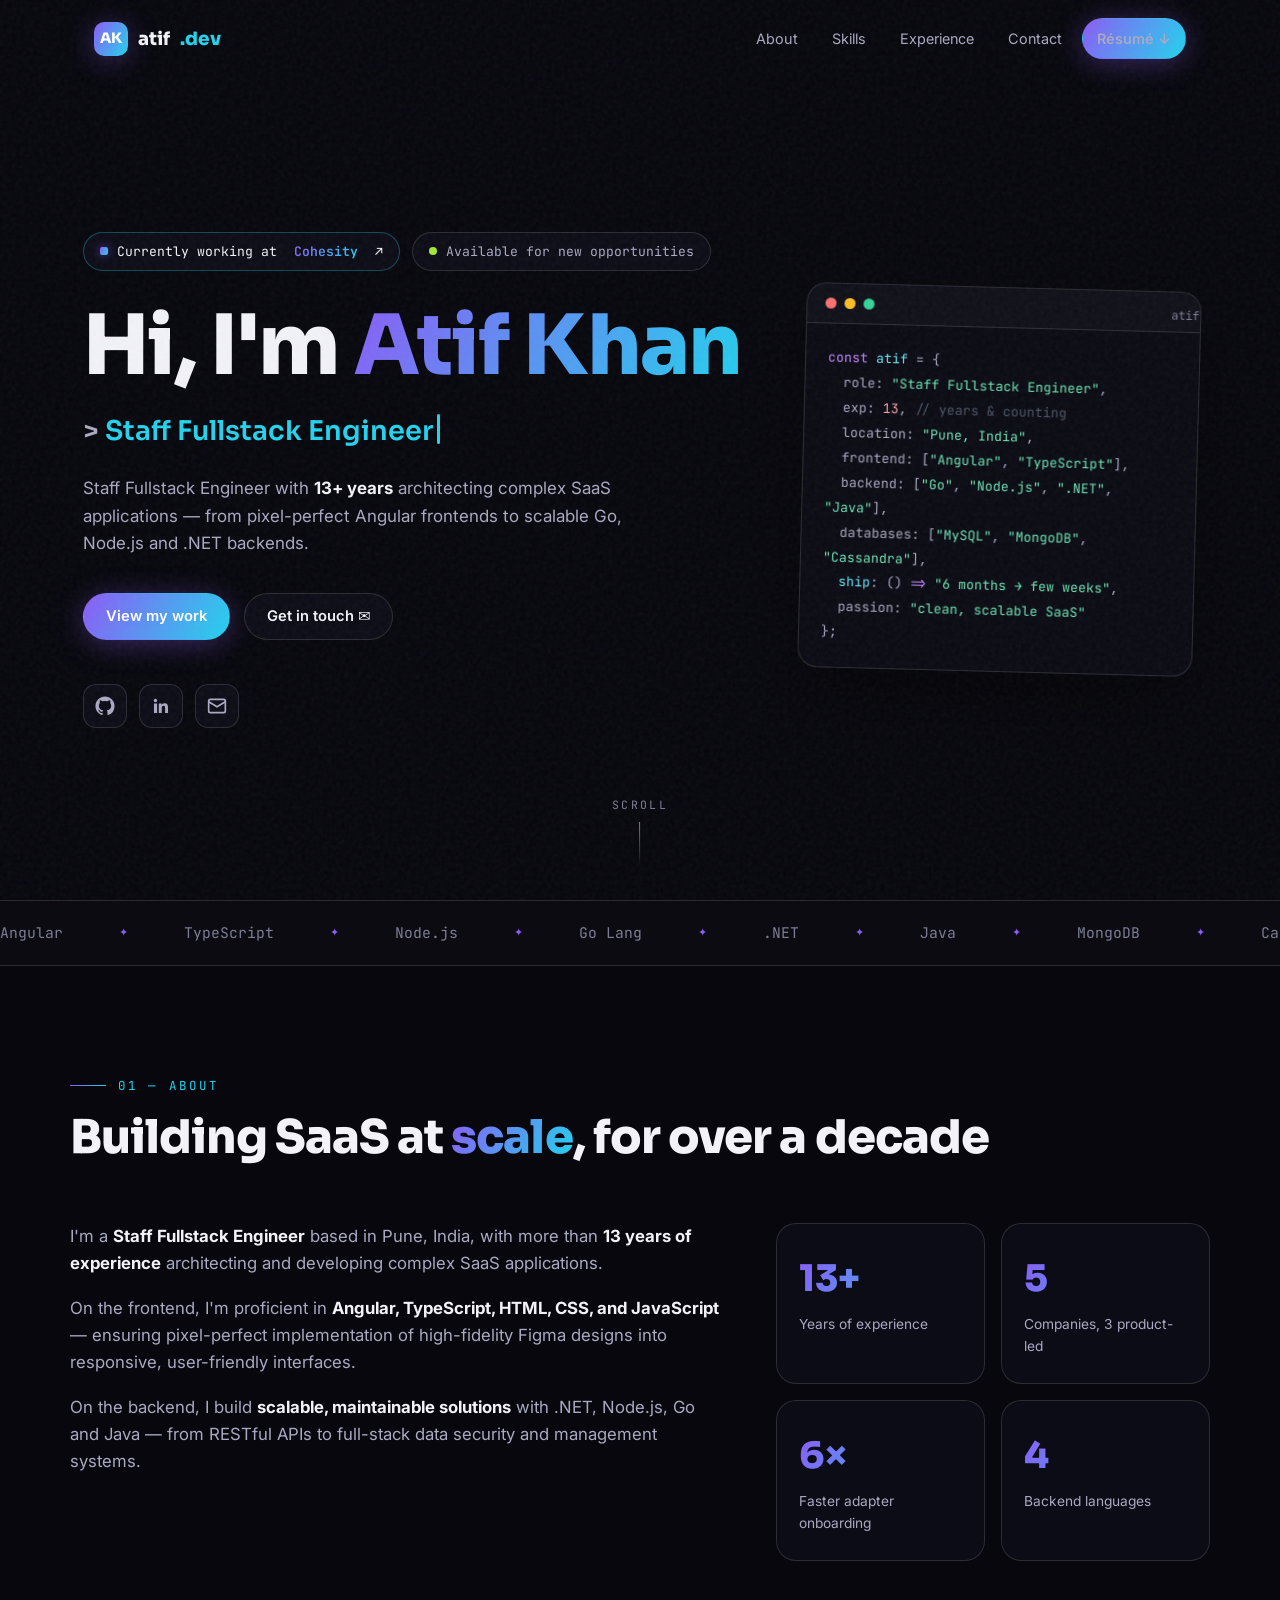
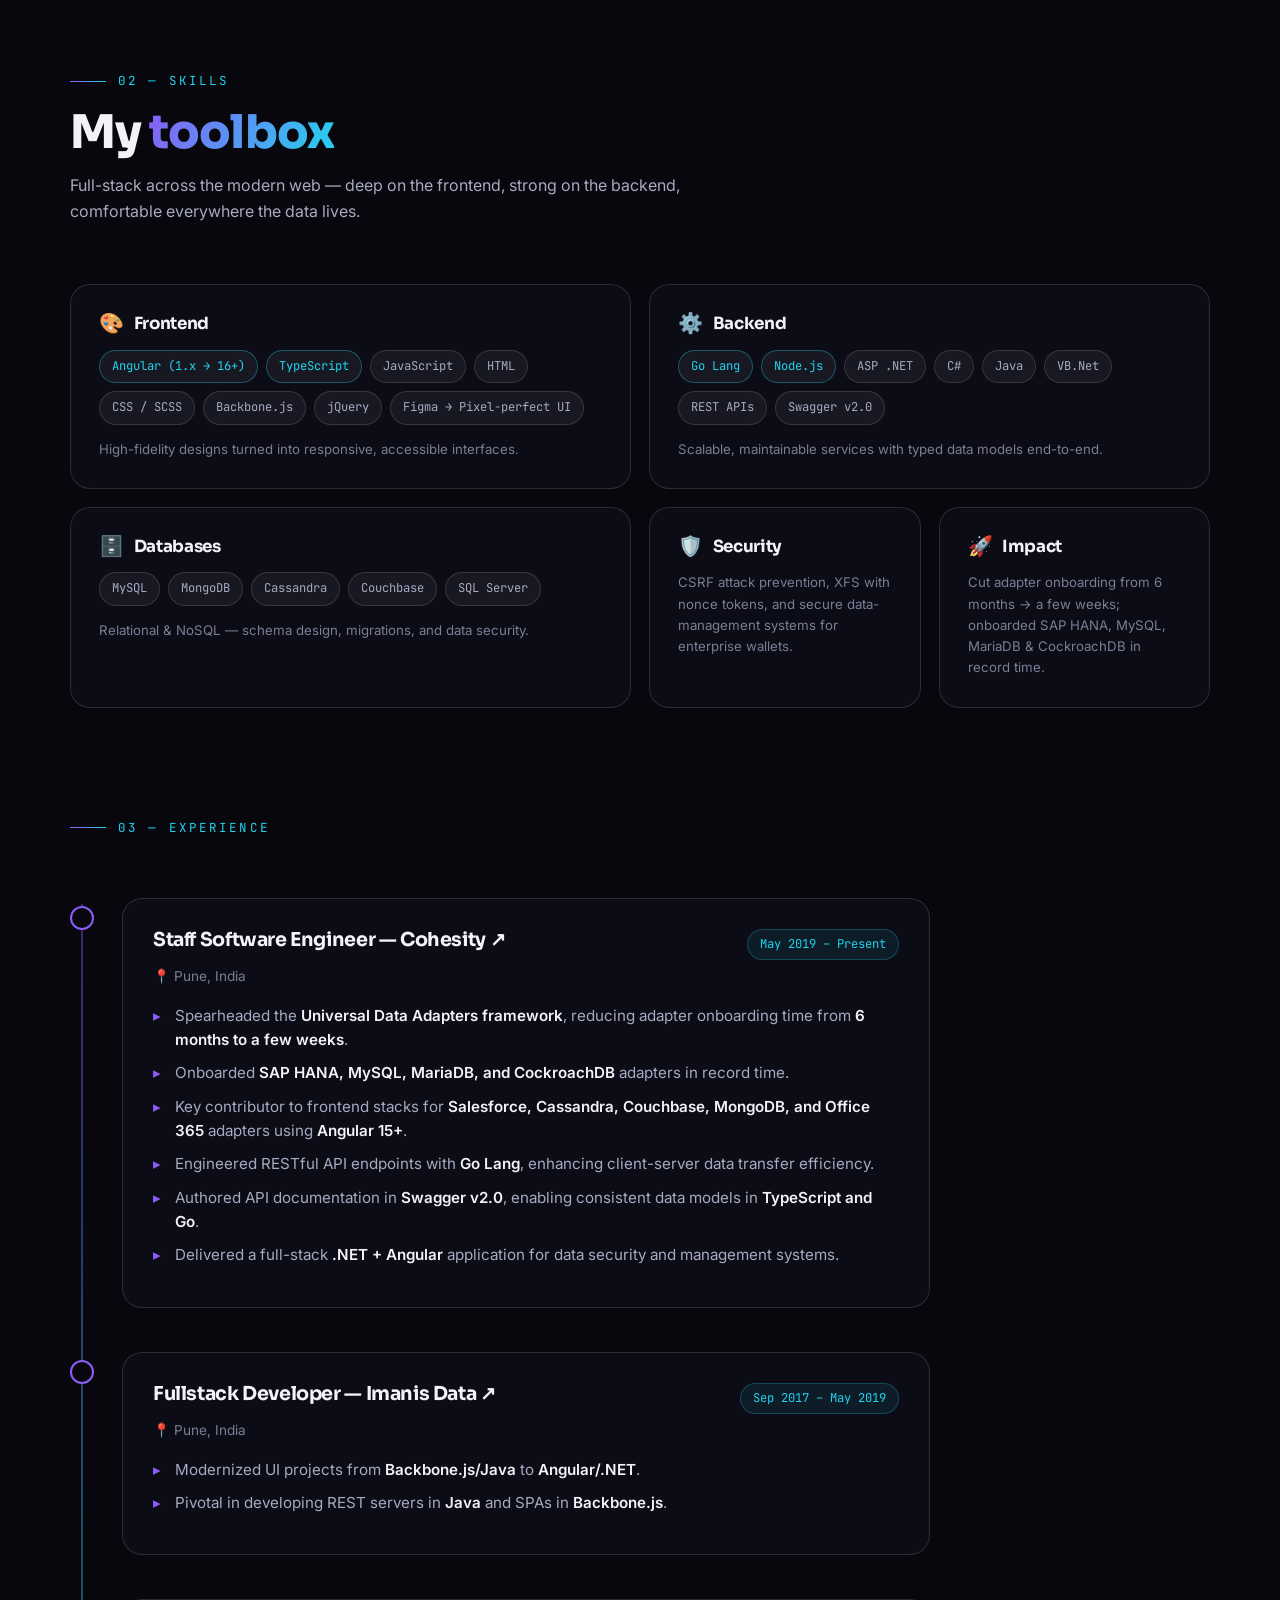
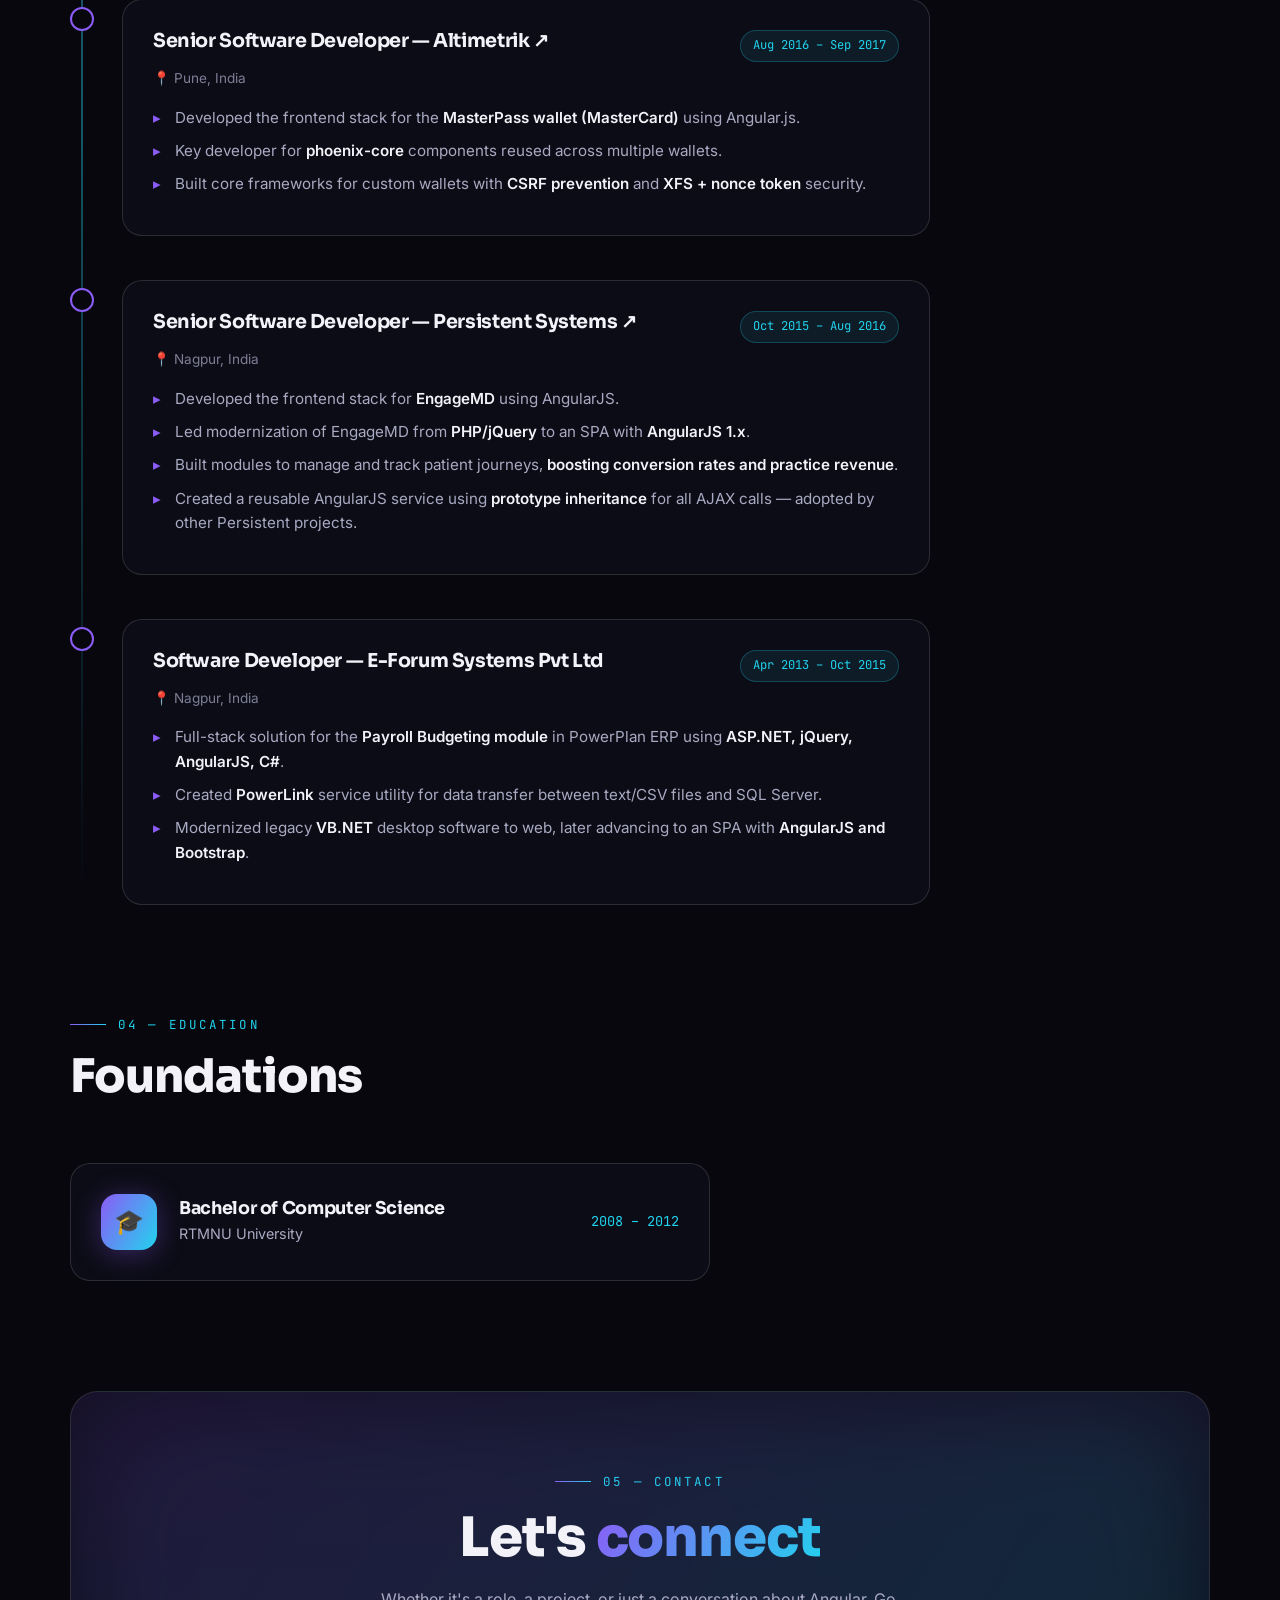
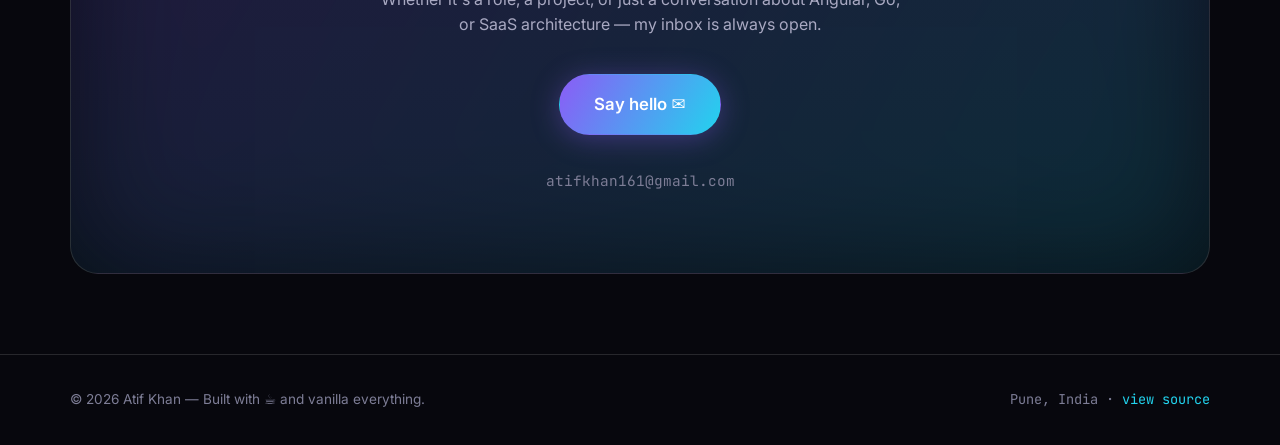
==== commit adca089c: "feat: enhance portfolio README and add CV files" ====
--- a/index.html
+++ b/index.html
@@ -49,7 +49,7 @@
         <li><a href="#skills">Skills</a></li>
         <li><a href="#experience">Experience</a></li>
         <li><a href="#contact">Contact</a></li>
-        <li><a href="cv.md" class="btn btn-grad nav-cta">Résumé ↓</a></li>
+        <li><a href="cv/atif_cv.pdf" class="btn btn-grad nav-cta" target="_blank" rel="noopener">Résumé ↓</a></li>
       </ul>
       <button class="burger" id="burger" aria-label="Toggle navigation menu">
         <svg viewBox="0 0 24 24" fill="none" stroke="currentColor" stroke-width="2" aria-hidden="true"><path d="M4 7h16M4 12h16M4 17h16"/></svg>
@@ -61,7 +61,7 @@
     <a href="#skills">Skills</a>
     <a href="#experience">Experience</a>
     <a href="#contact">Contact</a>
-    <a href="cv.md">Résumé</a>
+    <a href="cv/atif_cv.pdf" target="_blank" rel="noopener">Resume</a>
   </div>
 
   <header class="hero" id="top">
@@ -162,7 +162,6 @@
       <div class="wrap">
         <div class="sec-head reveal">
           <div class="sec-tag">03 — Experience</div>
-          <h2 id="expTitle">Where I've <span class="gradient-text">shipped</span></h2>
         </div>
         <div class="timeline" id="timeline"></div>
       </div>
